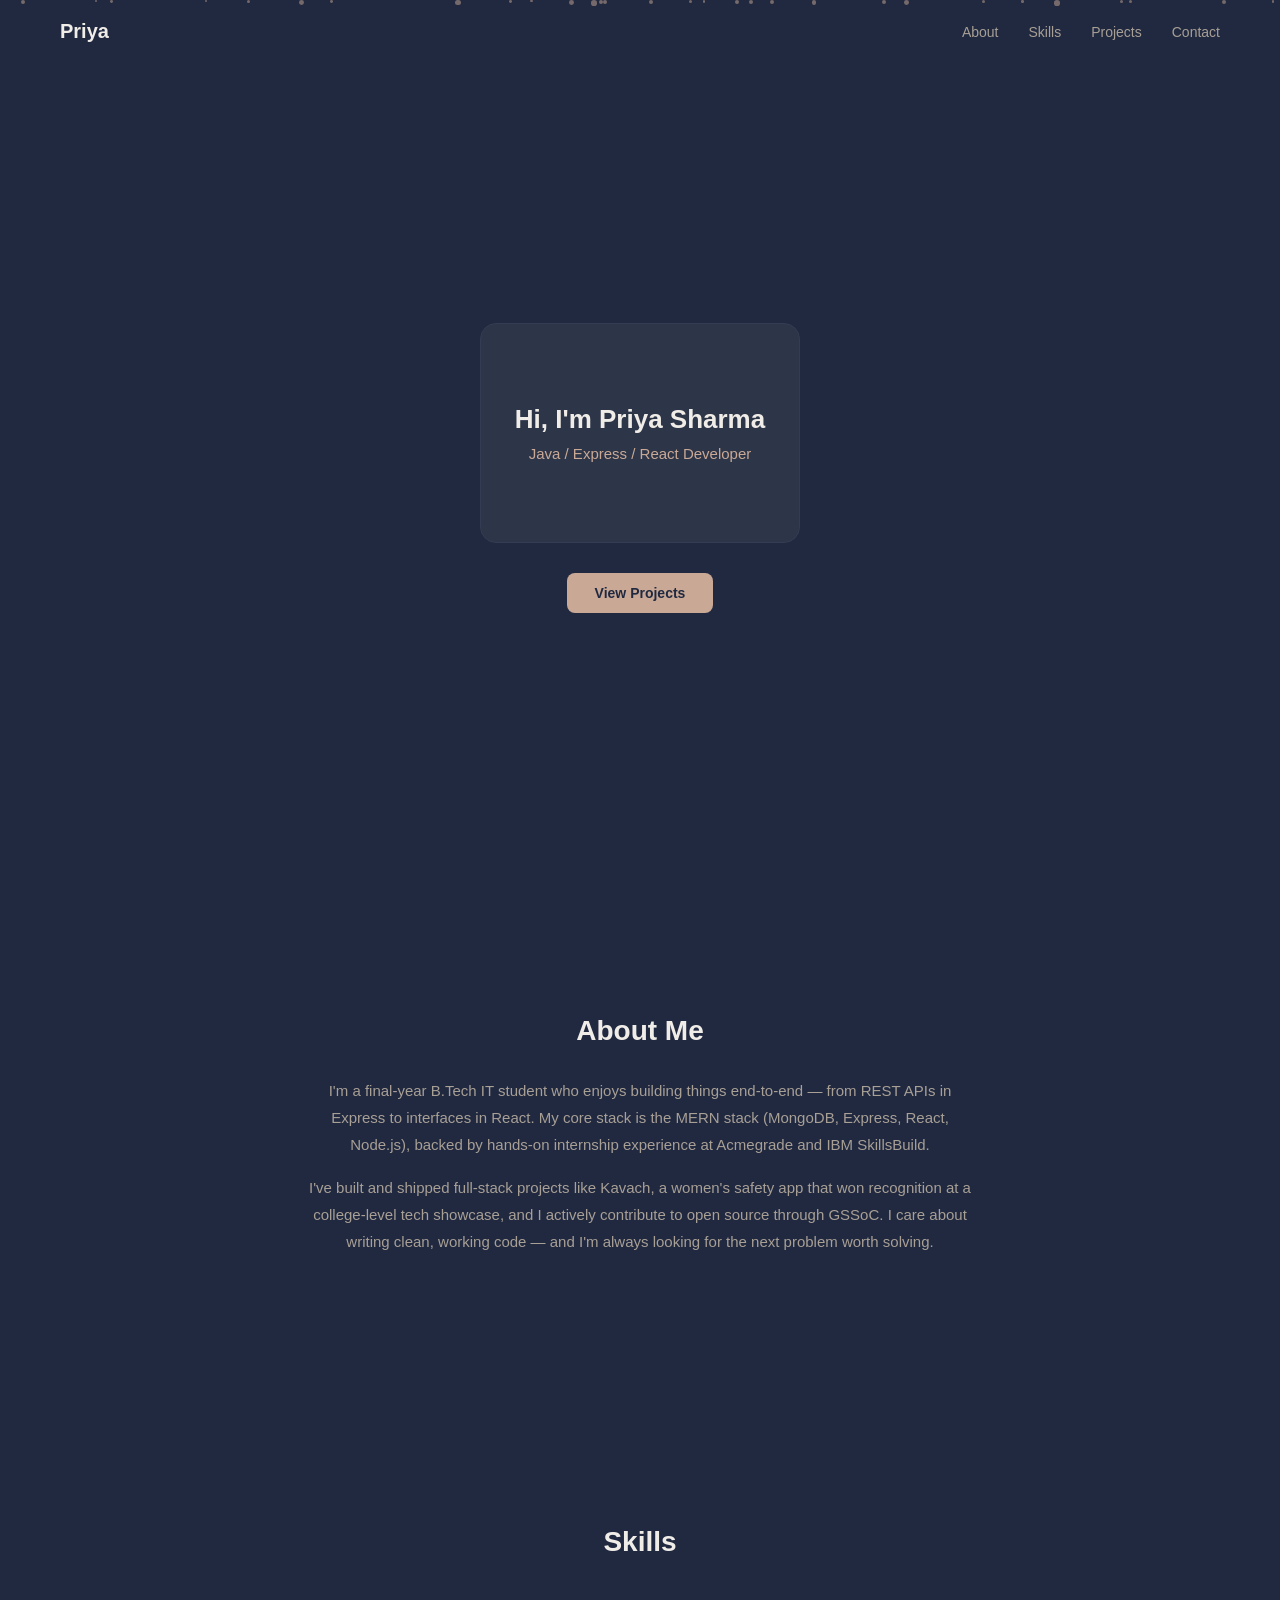
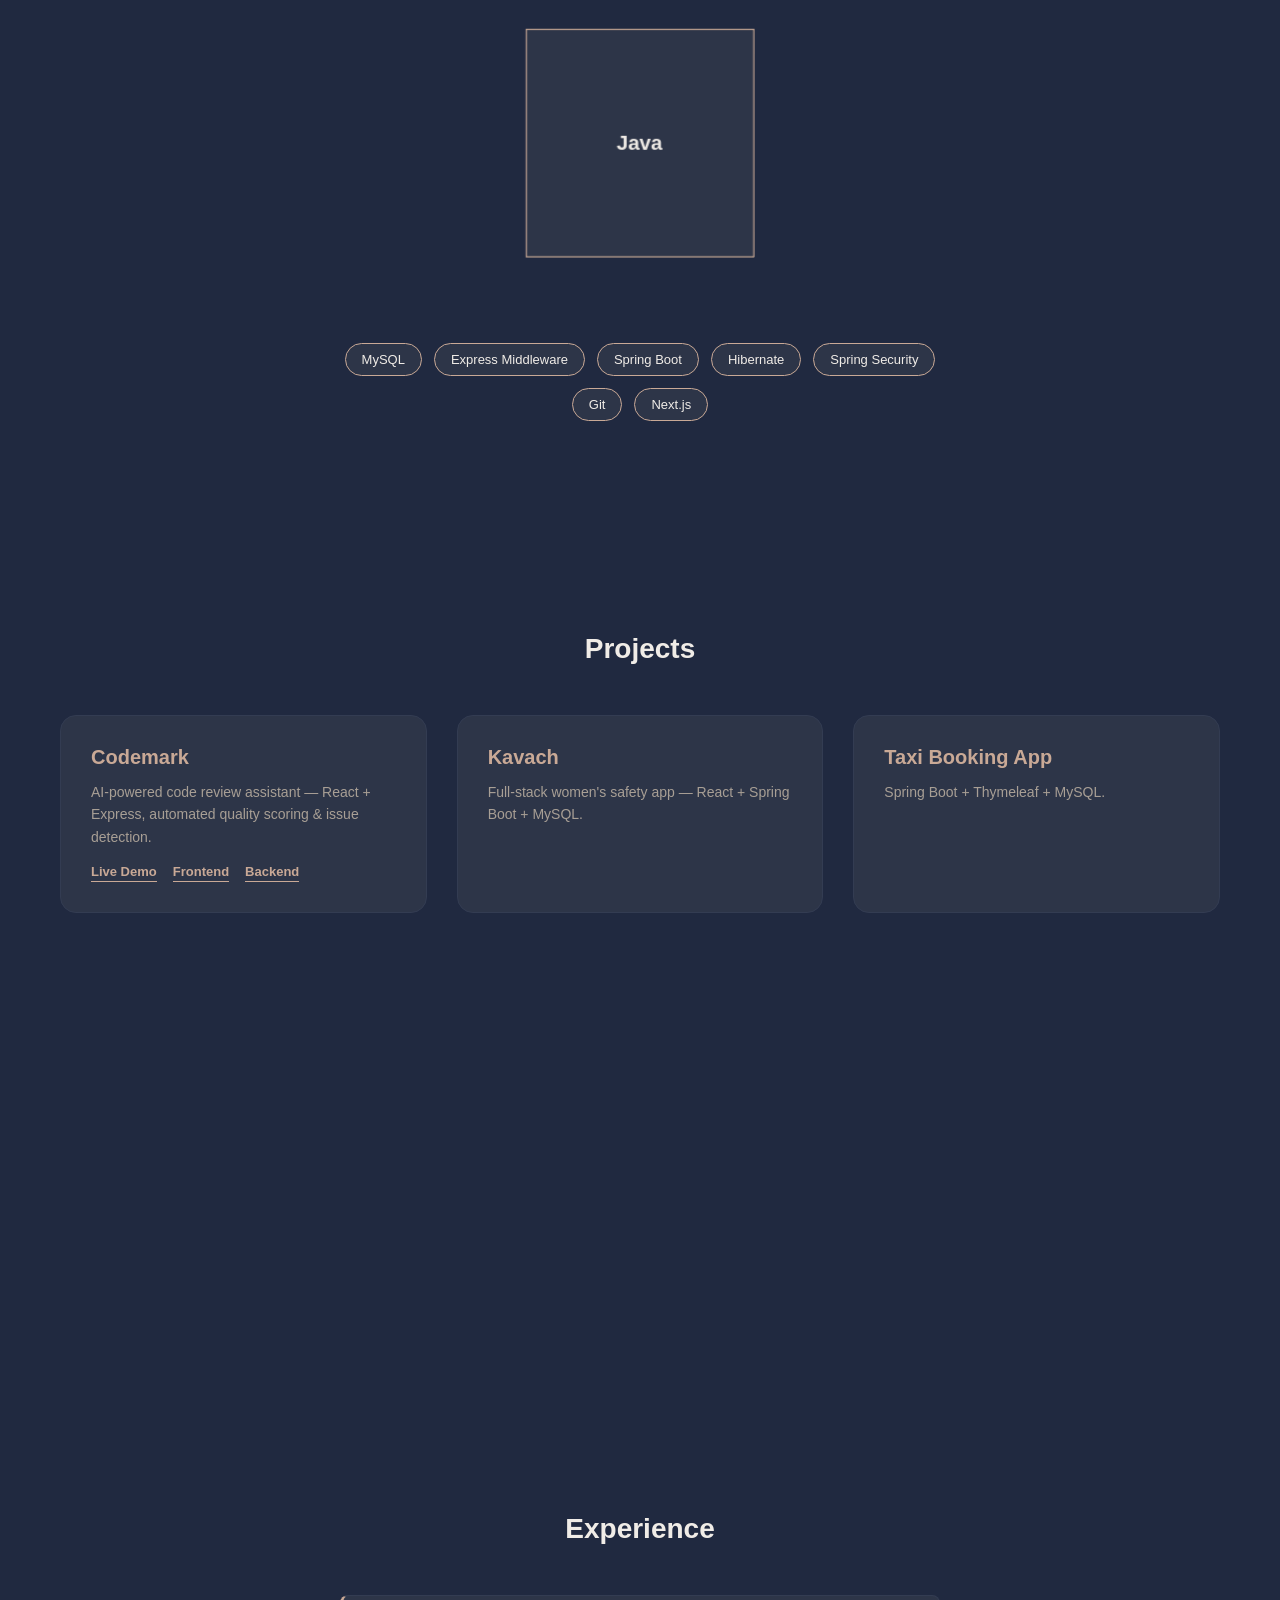
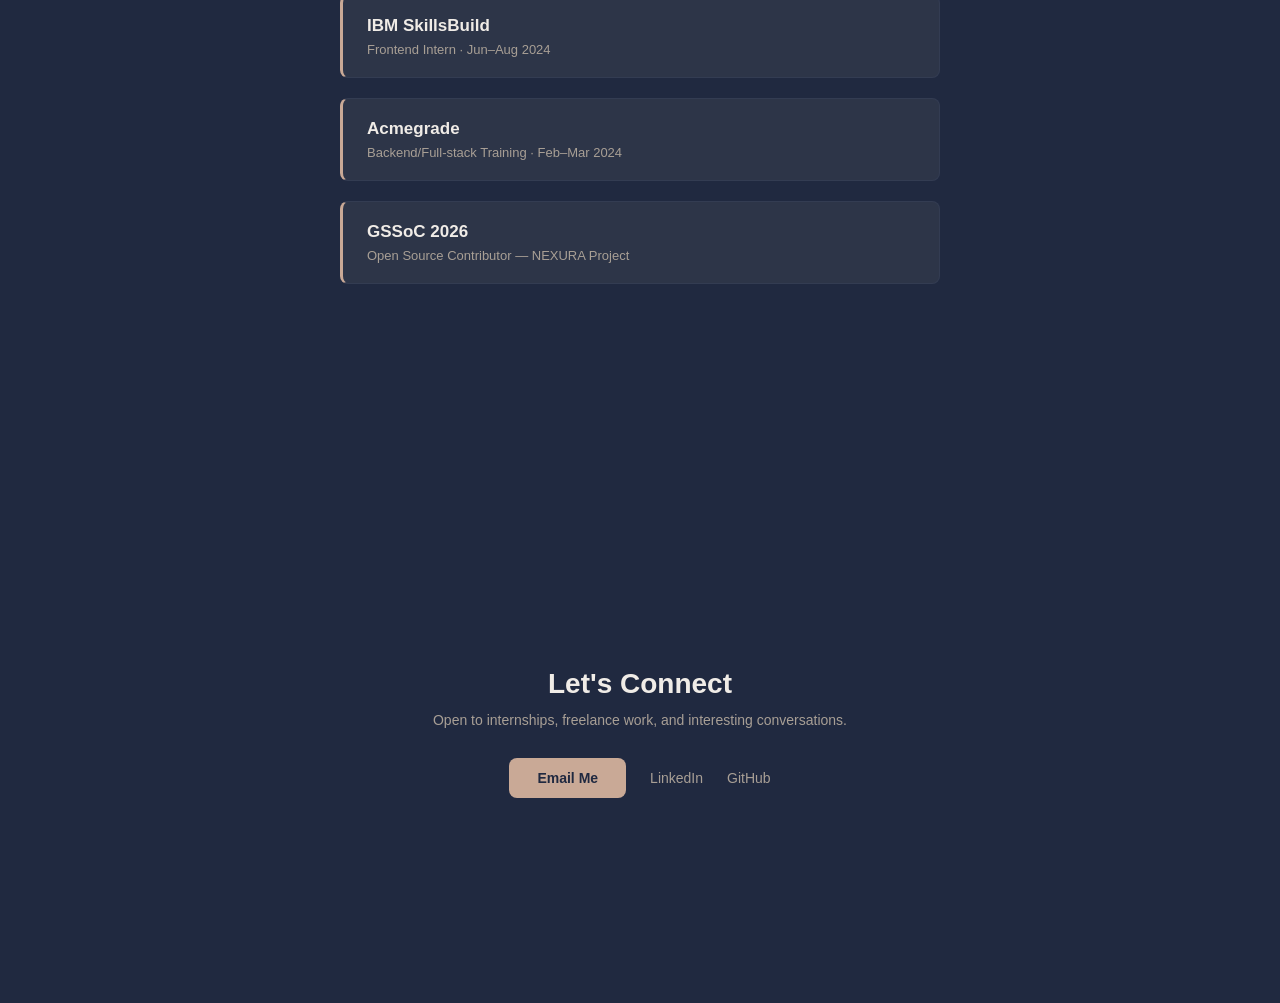
==== index.html @ 8117e279 "Initial commit: 3D animated portfolio with HTML, CSS & JS" ====
<!doctype html>
<html lang="en">
  <head>
    <meta charset="UTF-8" />
    <meta name="viewport" content="width=device-width, initial-scale=1.0" />
    <title>Portfolio</title>
    <link rel="stylesheet" href="style.css" />
  </head>
  <body>
    <header class="navbar">
      <div class="logo">Priya</div>
      <nav>
        <ul class="nav-links">
          <li><a href="#about">About</a></li>
          <li><a href="#skills">Skills</a></li>
          <li><a href="#projects">Projects</a></li>
          <li><a href="#contact">Contact</a></li>
        </ul>
      </nav>
    </header>
    <section id="hero" class="hero">
      <div class="hero-card">
        <div class="card-inner">
          <div class="card-front">
            <h1>Hi, I'm Priya Sharma</h1>
            <p>Java / Express / React Developer</p>
          </div>
          <div class="card-back">
            <p>From pixels to APIs - I build it all</p>
          </div>
        </div>
      </div>
      <a href="#projects" class="btn-3d">View Projects</a>
    </section>

    <section id="about" class="about">
      <h2>About Me</h2>
      <p>
        I'm a final-year B.Tech IT student who enjoys building things end-to-end
        — from REST APIs in Express to interfaces in React. My core stack is the
        MERN stack (MongoDB, Express, React, Node.js), backed by hands-on
        internship experience at Acmegrade and IBM SkillsBuild.
      </p>
      <p>
        I've built and shipped full-stack projects like Kavach, a women's safety
        app that won recognition at a college-level tech showcase, and I
        actively contribute to open source through GSSoC. I care about writing
        clean, working code — and I'm always looking for the next problem worth
        solving.
      </p>
    </section>

    <section id="skills" class="skills">
      <h2>Skills</h2>
      <div class="scene">
        <div class="cube">
          <div class="face front">Java</div>
          <div class="face back">Express</div>
          <div class="face right">React</div>
          <div class="face left">MongoDB</div>
          <div class="face top">REST APIs</div>
          <div class="face bottom">Node.js</div>
        </div>
      </div>

      <div class="skills-extra">
        <span class="skill-tag">MySQL</span>
        <span class="skill-tag">Express Middleware</span>
        <span class="skill-tag">Spring Boot</span>
        <span class="skill-tag">Hibernate</span>
        <span class="skill-tag">Spring Security</span>
        <span class="skill-tag">Git</span>
        <span class="skill-tag">Next.js</span>
      </div>
    </section>

    <section id="projects" class="projects">
      <h2>Projects</h2>
      <div class="project-grid">
        <div class="project-card">
          <h3>Codemark</h3>
          <p>
            AI-powered code review assistant — React + Express, automated
            quality scoring & issue detection.
          </p>
          <div class="project-links">
            <a
              href="https://codemark-frontend-mu.vercel.app"
              target="_blank"
              class="project-link"
              >Live Demo</a
            >
            <a
              href="https://github.com/priya-12340/codemark-frontend"
              target="_blank"
              class="project-link"
              >Frontend</a
            >
            <a
              href="https://github.com/priya-12340/codemark-backend"
              target="_blank"
              class="project-link"
              >Backend</a
            >
          </div>
        </div>
        <div class="project-card">
          <h3>Kavach</h3>
          <p>Full-stack women's safety app — React + Spring Boot + MySQL.</p>
        </div>
        <div class="project-card">
          <h3>Taxi Booking App</h3>
          <p>Spring Boot + Thymeleaf + MySQL.</p>
        </div>
      </div>
    </section>

    <section id="experience" class="experience">
      <h2>Experience</h2>
      <div class="timeline">
        <div class="timeline-item">
          <h3>IBM SkillsBuild</h3>
          <p>Frontend Intern · Jun–Aug 2024</p>
        </div>
        <div class="timeline-item">
          <h3>Acmegrade</h3>
          <p>Backend/Full-stack Training · Feb–Mar 2024</p>
        </div>
        <div class="timeline-item">
          <h3>GSSoC 2026</h3>
          <p>Open Source Contributor — NEXURA Project</p>
        </div>
      </div>
    </section>

    <section id="contact" class="contact">
      <h2>Let's Connect</h2>
      <p>Open to internships, freelance work, and interesting conversations.</p>
      <div class="contact-links">
        <a href="mailto:priyasharma40819@gmail.com" class="btn-3d">Email Me</a>
        <a
          href="https://www.linkedin.com/in/priya-sharma-4a7088303/"
          target="_blank"
          class="contact-link"
          >LinkedIn</a
        >
        <a
          href="https://github.com/priya-12340"
          target="_blank"
          class="contact-link"
          >GitHub</a
        >
      </div>
    </section>

    <script src="script.js"></script>
  </body>
</html>
---- style.css ----
*{
    margin: 0;
    padding: 0;
    box-sizing: border-box;
}

:root {
  --bg-dark: #202940;
  --bg-card: #2d3548;
  --accent: #c9a996;
  --accent-soft: #9c8677;
  --text-light: #f0ece7;
  --text-muted: #a89f95;
}

body {
  font-family: 'Segoe UI', sans-serif;
  background: var(--bg-dark);
  color: var(--text-light);
}

.particle {
  position: fixed;
  top: 0;
  background: var(--accent);
  border-radius: 50%;
  opacity: 0.5;
  pointer-events: none;
  z-index: 0;
  animation: floatUp linear infinite;
}

@keyframes floatUp {
  0% {
    transform: translateY(100vh);
    opacity: 0;
  }
  10% {
    opacity: 0.5;
  }
  90% {
    opacity: 0.5;
  }
  100% {
    transform: translateY(-10vh);
    opacity: 0;
  }
}

.navbar{
    display: flex;
    justify-content: space-between;
    align-items: center;
    padding: 20px 60px;
  position: relative;
  z-index: 2;
}

.logo {
  font-size: 20px;
  font-weight: 600;
}

.nav-links {
  list-style: none;
  display: flex;
  gap: 30px;
}

.nav-links a {
  color: var(--text-muted);
  text-decoration: none;
  font-size: 14px;
  transition: color 0.3s ease;
}

.nav-links a:hover {
  color: var(--accent);
}

.hero {
  min-height: 90vh;
  display: flex;
  flex-direction: column;
  align-items: center;
  justify-content: center;
  text-align: center;
  padding: 0 20px;
}

.hero-card {
  perspective: 1000px;
  width: 320px;
  height: 220px;
  margin-bottom: 30px;
  transition: opacity 0.1s ease;
}

.card-inner {
  position: relative;
  width: 100%;
  height: 100%;
  text-align: center;
  transition: transform 0.8s;
  transform-style: preserve-3d;
}

.hero-card:hover .card-inner {
  transform: rotateY(180deg);
}

.card-front,
.card-back {
  position: absolute;
  width: 100%;
  height: 100%;
  backface-visibility: hidden;
  display: flex;
  flex-direction: column;
  align-items: center;
  justify-content: center;
  border-radius: 16px;
  padding: 20px;
  background: var(--bg-card);
  border: 1px solid #333c52;
}

.card-front h1 {
  font-size: 26px;
  font-weight: 600;
  margin-bottom: 10px;
}

.card-front p {
  color: var(--accent);
  font-size: 15px;
}

.card-back {
  background: var(--accent);
  color: var(--bg-dark);
  transform: rotateY(180deg);
}

.card-back p {
  font-size: 16px;
  font-weight: 600;
}

.btn-3d {
  display: inline-block;
  position: relative;
  overflow: hidden;
  background: var(--accent);
  color: var(--bg-dark);
  text-decoration: none;
  font-weight: 600;
  font-size: 14px;
  padding: 12px 28px;
  border-radius: 8px;
  transition: transform 0.3s ease, box-shadow 0.3s ease;
}

.btn-3d::before {
  content: "";
  position: absolute;
  top: 0;
  left: -100%;
  width: 60%;
  height: 100%;
  background: rgba(255, 255, 255, 0.4);
  transform: skewX(-20deg);
  transition: left 0.5s ease;
}

.btn-3d:hover::before {
  left: 130%;
}

.btn-3d:hover {
  transform: translateY(-5px) rotateX(10deg) scale(1.05);
  box-shadow: 0 12px 20px rgba(0, 0, 0, 0.3);
}

.skills {
  min-height: 80vh;
  display: flex;
  flex-direction: column;
  align-items: center;
  justify-content: center;
  text-align: center;
}

.skills h2 {
  font-size: 28px;
  margin-bottom: 85px;
}

.scene {
  width: 200px;
  height: 200px;
  perspective: 800px;
}

.cube {
  width: 100%;
  height: 100%;
  position: relative;
  transform-style: preserve-3d;
  animation: rotateCube 10s infinite linear;
}

.face {
  position: absolute;
  width: 200px;
  height: 200px;
  display: flex;
  align-items: center;
  justify-content: center;
  font-size: 18px;
  font-weight: 600;
  background: var(--bg-card);
  border: 1px solid var(--accent);
  color: var(--text-light);
}

.front  { transform: translateZ(100px); }
.back   { transform: rotateY(180deg) translateZ(100px); }
.right  { transform: rotateY(90deg) translateZ(100px); }
.left   { transform: rotateY(-90deg) translateZ(100px); }
.top    { transform: rotateX(90deg) translateZ(100px); }
.bottom { transform: rotateX(-90deg) translateZ(100px); }

@keyframes rotateCube {
  from {
    transform: rotateX(0deg) rotateY(0deg);
  }
  to {
    transform: rotateX(360deg) rotateY(360deg);
  }
}

.skills-extra {
  margin-top: 100px;
  display: flex;
  flex-wrap: wrap;
  justify-content: center;
  gap: 12px;
  max-width: 600px;
}

.skill-tag {
  background: var(--bg-card);
  border: 1px solid var(--accent);
  color: var(--text-light);
  font-size: 13px;
  padding: 8px 16px;
  border-radius: 20px;
}

.projects {
  min-height: 100vh;
  padding: 100px 60px;
  text-align: center;
}

.projects h2 {
  font-size: 28px;
  margin-bottom: 50px;
}

.project-grid {
  display: grid;
  grid-template-columns: repeat(auto-fit, minmax(260px, 1fr));
  gap: 30px;
}

.project-card {
  background: var(--bg-card);
  border: 1px solid #333c52;
  border-radius: 16px;
  padding: 30px;
  text-align: left;
  transition: transform 0.1s ease;
}

.project-card h3 {
  font-size: 20px;
  margin-bottom: 12px;
  color: var(--accent);
}

.project-card p {
  font-size: 14px;
  color: var(--text-muted);
  line-height: 1.6;
}

.about {
  min-height: 60vh;
  display: flex;
  flex-direction: column;
  align-items: center;
  justify-content: center;
  text-align: center;
  padding: 80px 60px;
  max-width: 800px;
  margin: 0 auto;
}

.about h2 {
  font-size: 28px;
  margin-bottom: 30px;
}

.about p {
  font-size: 15px;
  color: var(--text-muted);
  line-height: 1.8;
  margin-bottom: 16px;
}

.experience {
  min-height: 70vh;
  padding: 80px 60px;
  text-align: center;
}

.experience h2 {
  font-size: 28px;
  margin-bottom: 50px;
}

.timeline {
  max-width: 600px;
  margin: 0 auto;
  display: flex;
  flex-direction: column;
  gap: 20px;
}

.timeline-item {
  background: var(--bg-card);
  border: 1px solid #333c52;
  border-left: 3px solid var(--accent);
  border-radius: 8px;
  padding: 20px 24px;
  text-align: left;
  transition: transform 0.3s ease;
}

.timeline-item:hover {
  transform: translateX(10px);
}

.timeline-item h3 {
  font-size: 17px;
  margin-bottom: 6px;
}

.timeline-item p {
  font-size: 13px;
  color: var(--text-muted);
}

.contact {
  min-height: 60vh;
  display: flex;
  flex-direction: column;
  align-items: center;
  justify-content: center;
  text-align: center;
  padding: 80px 20px;
}

.contact h2 {
  font-size: 28px;
  margin-bottom: 12px;
}

.contact p {
  color: var(--text-muted);
  font-size: 14px;
  margin-bottom: 30px;
}

.contact-links {
  display: flex;
  align-items: center;
  gap: 24px;
}

.contact-link {
  color: var(--text-muted);
  text-decoration: none;
  font-size: 14px;
  transition: color 0.3s ease;
}

.contact-link:hover {
  color: var(--accent);
}

.reveal {
  opacity: 0;
  transform: translateY(40px);
  transition: opacity 0.8s ease, transform 0.8s ease;
}

.reveal-active {
  opacity: 1;
  transform: translateY(0);
}

.project-links {
  display: flex;
  gap: 16px;
  margin-top: 16px;
}

.project-link {
  color: var(--accent);
  text-decoration: none;
  font-size: 13px;
  font-weight: 600;
  border-bottom: 1px solid var(--accent);
  padding-bottom: 2px;
  transition: opacity 0.3s ease;
}

.project-link:hover {
  opacity: 0.7;
}
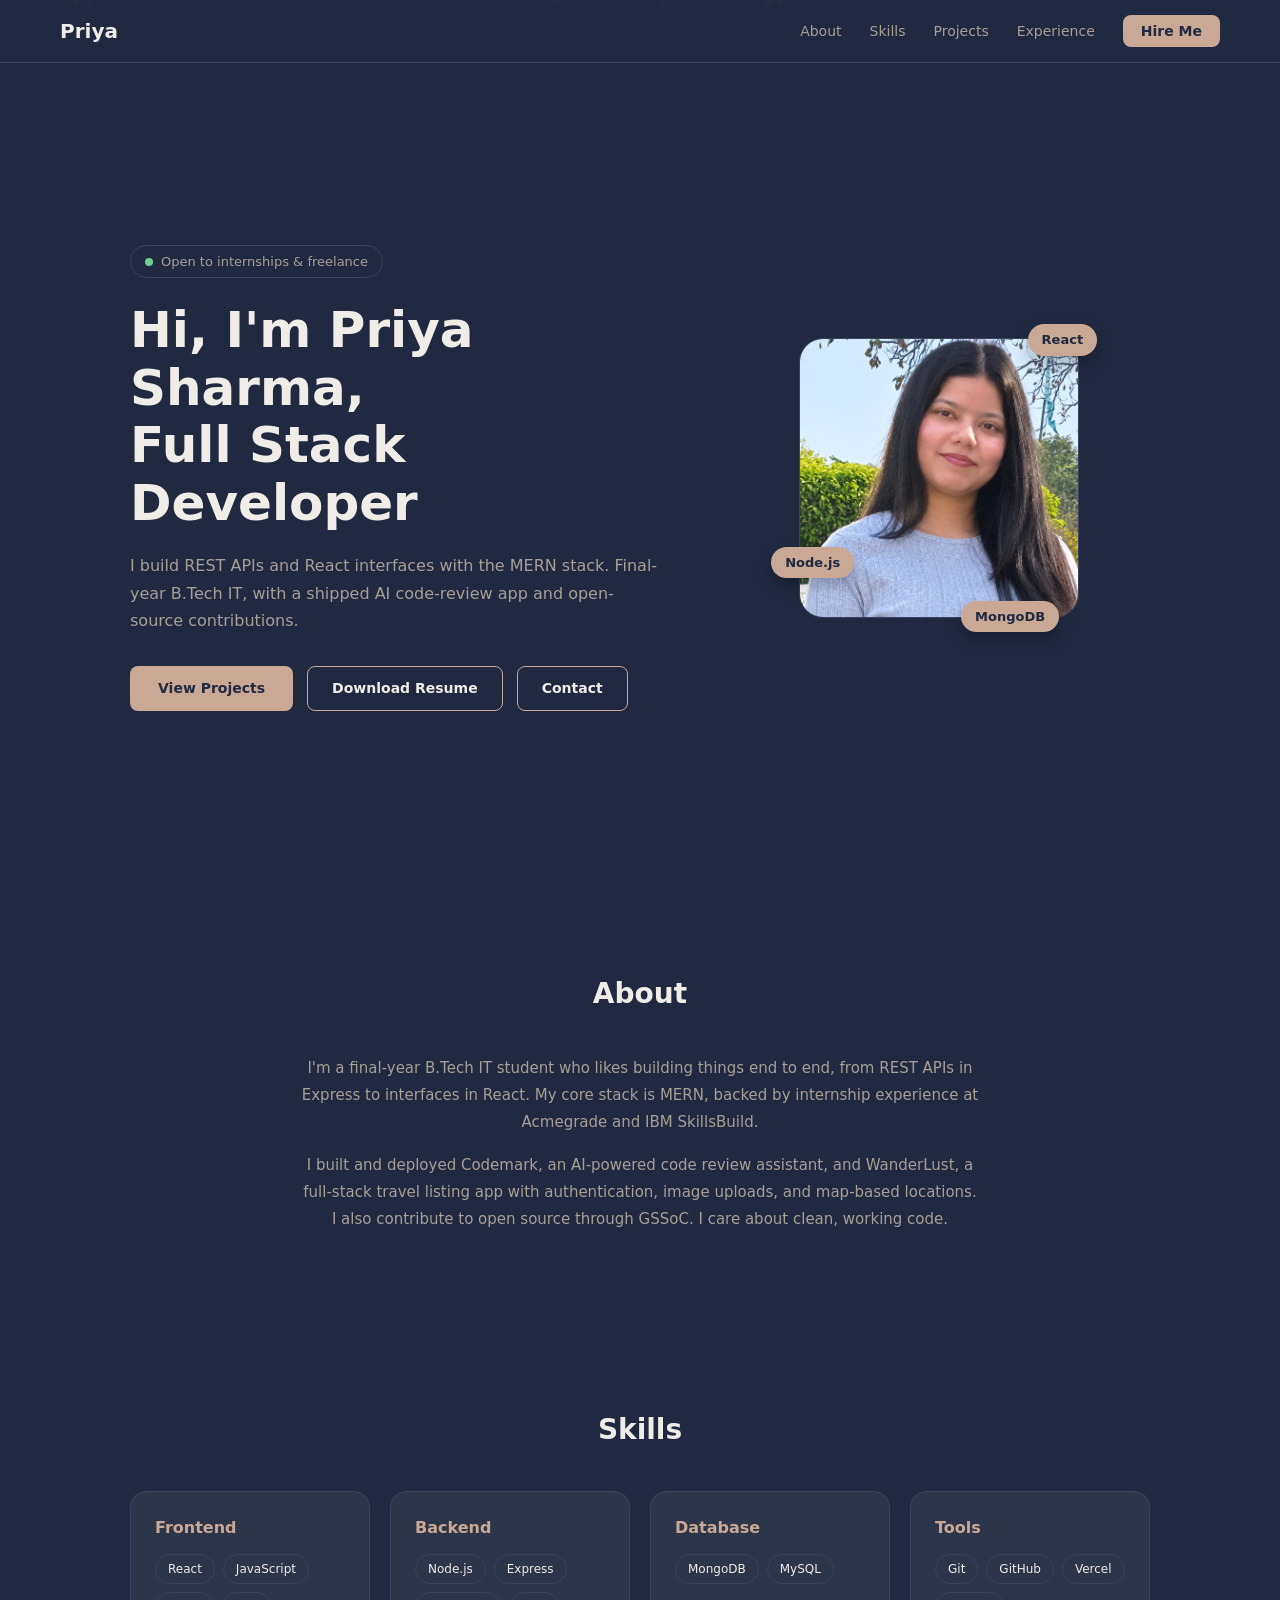
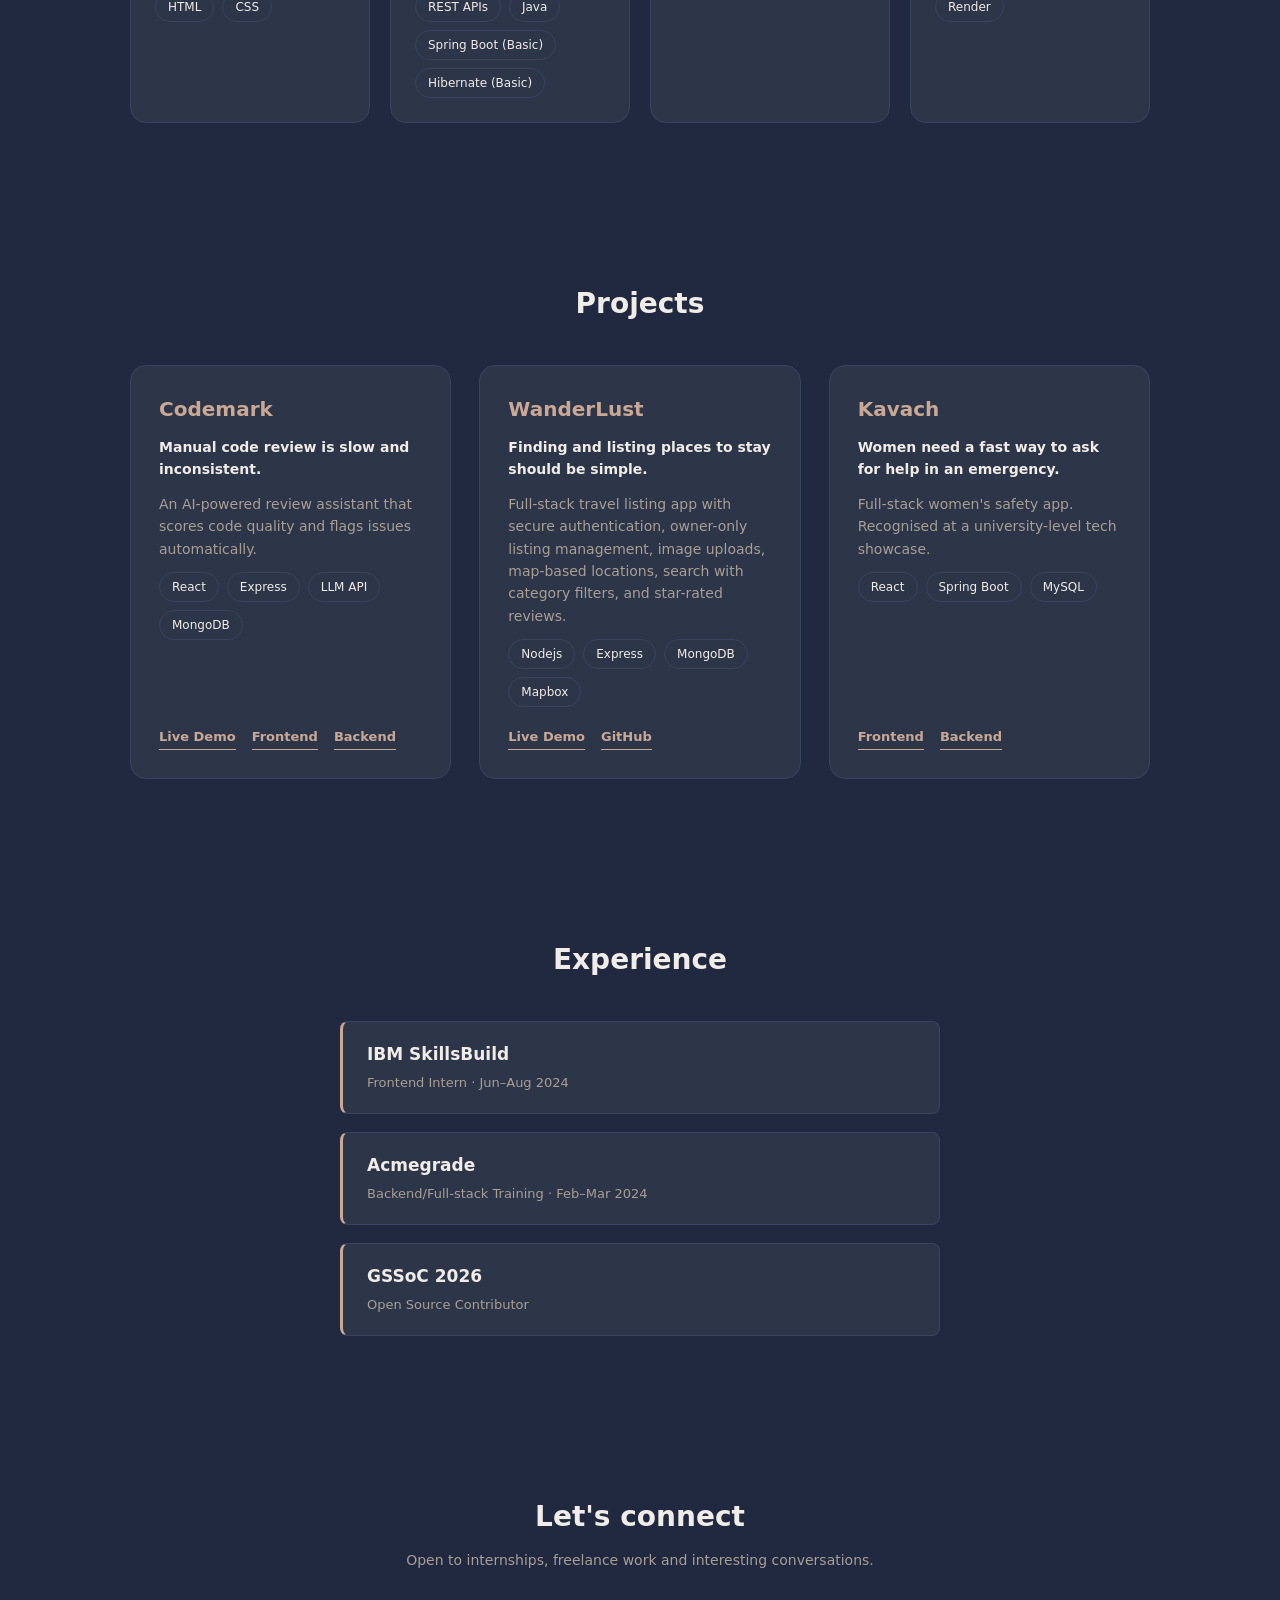
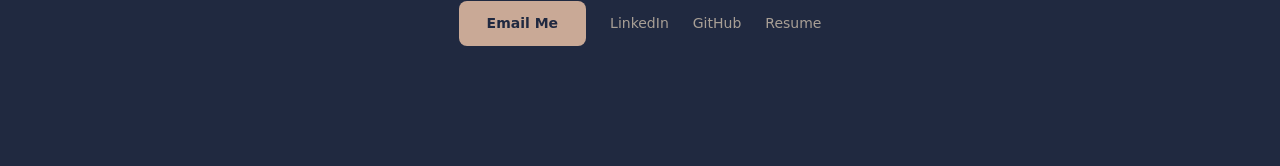
==== commit dde6481f: "Add profile photo, resume and README; update hero and contact content" ====
--- a/index.html
+++ b/index.html
@@ -3,156 +3,152 @@
   <head>
     <meta charset="UTF-8" />
     <meta name="viewport" content="width=device-width, initial-scale=1.0" />
-    <title>Portfolio</title>
+    <meta name="description" content="Priya Sharma - Full Stack Developer (MERN). Open to internships and freelance work." />
+    <title>Priya Sharma | Full Stack Developer</title>
     <link rel="stylesheet" href="style.css" />
   </head>
   <body>
     <header class="navbar">
-      <div class="logo">Priya</div>
+      <a href="#hero" class="logo">Priya</a>
       <nav>
         <ul class="nav-links">
           <li><a href="#about">About</a></li>
           <li><a href="#skills">Skills</a></li>
           <li><a href="#projects">Projects</a></li>
-          <li><a href="#contact">Contact</a></li>
+          <li><a href="#experience">Experience</a></li>
+          <li><a href="#contact" class="nav-cta">Hire Me</a></li>
         </ul>
       </nav>
     </header>
-    <section id="hero" class="hero">
-      <div class="hero-card">
-        <div class="card-inner">
-          <div class="card-front">
-            <h1>Hi, I'm Priya Sharma</h1>
-            <p>Java / Express / React Developer</p>
-          </div>
-          <div class="card-back">
-            <p>From pixels to APIs - I build it all</p>
+
+    <main>
+      <section id="hero" class="hero">
+        <div class="hero-text">
+          <p class="status"><span class="dot"></span>Open to internships &amp; freelance</p>
+          <h1>Hi, I'm Priya Sharma,<br />Full Stack Developer</h1>
+          <p class="pitch">
+            I build REST APIs and React interfaces with the MERN stack. Final-year B.Tech IT,
+            with a shipped AI code-review app and open-source contributions.
+          </p>
+          <div class="hero-actions">
+            <a href="#projects" class="btn-3d">View Projects</a>
+            <a href="resume.pdf" class="btn-ghost" download>Download Resume</a>
+            <a href="#contact" class="btn-ghost">Contact</a>
           </div>
         </div>
-      </div>
-      <a href="#projects" class="btn-3d">View Projects</a>
-    </section>
+        <div class="hero-visual">
+          <div class="avatar"><img src="photo.jpeg" alt="Priya Sharma" /></div>
+          <div class="chip chip-1">React</div>
+          <div class="chip chip-2">Node.js</div>
+          <div class="chip chip-3">MongoDB</div>
+        </div>
+      </section>
 
-    <section id="about" class="about">
-      <h2>About Me</h2>
-      <p>
-        I'm a final-year B.Tech IT student who enjoys building things end-to-end
-        — from REST APIs in Express to interfaces in React. My core stack is the
-        MERN stack (MongoDB, Express, React, Node.js), backed by hands-on
-        internship experience at Acmegrade and IBM SkillsBuild.
-      </p>
-      <p>
-        I've built and shipped full-stack projects like Kavach, a women's safety
-        app that won recognition at a college-level tech showcase, and I
-        actively contribute to open source through GSSoC. I care about writing
-        clean, working code — and I'm always looking for the next problem worth
-        solving.
-      </p>
-    </section>
+        <section id="about" class="about">
+          <h2>About</h2>
+          <p>
+            I'm a final-year B.Tech IT student who likes building things end to end, from REST APIs in
+            Express to interfaces in React. My core stack is MERN, backed by internship experience at
+            Acmegrade and IBM SkillsBuild.
+          </p>
+          <p>
+            I built and deployed Codemark, an AI-powered code review assistant, and WanderLust, a
+            full-stack travel listing app with authentication, image uploads, and map-based locations.
+            I also contribute to open source through GSSoC. I care about clean, working code.
+          </p>
+        </section>
 
-    <section id="skills" class="skills">
-      <h2>Skills</h2>
-      <div class="scene">
-        <div class="cube">
-          <div class="face front">Java</div>
-          <div class="face back">Express</div>
-          <div class="face right">React</div>
-          <div class="face left">MongoDB</div>
-          <div class="face top">REST APIs</div>
-          <div class="face bottom">Node.js</div>
-        </div>
-      </div>
-
-      <div class="skills-extra">
-        <span class="skill-tag">MySQL</span>
-        <span class="skill-tag">Express Middleware</span>
-        <span class="skill-tag">Spring Boot</span>
-        <span class="skill-tag">Hibernate</span>
-        <span class="skill-tag">Spring Security</span>
-        <span class="skill-tag">Git</span>
-        <span class="skill-tag">Next.js</span>
-      </div>
-    </section>
-
-    <section id="projects" class="projects">
-      <h2>Projects</h2>
-      <div class="project-grid">
-        <div class="project-card">
-          <h3>Codemark</h3>
-          <p>
-            AI-powered code review assistant — React + Express, automated
-            quality scoring & issue detection.
-          </p>
-          <div class="project-links">
-            <a
-              href="https://codemark-frontend-mu.vercel.app"
-              target="_blank"
-              class="project-link"
-              >Live Demo</a
-            >
-            <a
-              href="https://github.com/priya-12340/codemark-frontend"
-              target="_blank"
-              class="project-link"
-              >Frontend</a
-            >
-            <a
-              href="https://github.com/priya-12340/codemark-backend"
-              target="_blank"
-              class="project-link"
-              >Backend</a
-            >
+      <section id="skills" class="skills">
+        <h2>Skills</h2>
+        <div class="skill-groups">
+          <div class="skill-group">
+            <h3>Frontend</h3>
+            <div class="tags"><span>React</span><span>JavaScript</span><span>HTML</span><span>CSS</span></div>
+          </div>
+          <div class="skill-group">
+            <h3>Backend</h3>
+            <div class="tags"><span>Node.js</span><span>Express</span><span>REST APIs</span><span>Java</span><span>Spring Boot (Basic)</span><span>Hibernate (Basic)</span></div>
+          </div>
+          <div class="skill-group">
+            <h3>Database</h3>
+            <div class="tags"><span>MongoDB</span><span>MySQL</span></div>
+          </div>
+          <div class="skill-group">
+            <h3>Tools</h3>
+            <div class="tags"><span>Git</span><span>GitHub</span><span>Vercel</span><span>Render</span></div>
           </div>
         </div>
-        <div class="project-card">
-          <h3>Kavach</h3>
-          <p>Full-stack women's safety app — React + Spring Boot + MySQL.</p>
+      </section>
+
+      <section id="projects" class="projects">
+        <h2>Projects</h2>
+        <div class="project-grid">
+          <article class="project-card">
+            <h3>Codemark</h3>
+            <p class="problem">Manual code review is slow and inconsistent.</p>
+            <p>An AI-powered review assistant that scores code quality and flags issues automatically.</p>
+            <div class="tags"><span>React</span><span>Express</span><span>LLM API</span><span>MongoDB</span></div>
+            <div class="project-links">
+              <a href="https://codemark-frontend-mu.vercel.app" target="_blank" rel="noopener" class="project-link">Live Demo</a>
+              <a href="https://github.com/priya-12340/codemark-frontend" target="_blank" rel="noopener" class="project-link">Frontend</a>
+              <a href="https://github.com/priya-12340/codemark-backend" target="_blank" rel="noopener" class="project-link">Backend</a>
+            </div>
+          </article>
+
+          <article class="project-card">
+            <h3>WanderLust</h3>
+            <p class="problem">Finding and listing places to stay should be simple.</p>
+            <p>Full-stack travel listing app with secure authentication, owner-only listing management, image uploads, map-based locations, search with category filters, and star-rated reviews.</p>
+            <div class="tags"><span>Nodejs</span><span>Express</span><span>MongoDB</span><span>Mapbox</span></div>
+            <div class="project-links">
+              <a href="https://wanderlust-hx8z.onrender.com" target="_blank" rel="noopener" class="project-link">Live Demo</a>
+              <a href="https://github.com/priya-12340/WanderLust" target="_blank" rel="noopener" class="project-link">GitHub</a>
+            </div>
+          </article>
+
+          <article class="project-card">
+            <h3>Kavach</h3>
+            <p class="problem">Women need a fast way to ask for help in an emergency.</p>
+            <p>Full-stack women's safety app. Recognised at a university-level tech showcase.</p>
+            <div class="tags"><span>React</span><span>Spring Boot</span><span>MySQL</span></div>
+            <div class="project-links">
+             <a href="https://github.com/priya-12340/Kavach" target="_blank" rel="noopener" class="project-link">Frontend</a>
+              <a href="https://github.com/priya-12340/kavach-backend" target="_blank" rel="noopener" class="project-link">Backend</a>
+            </div>
+          </article>
         </div>
-        <div class="project-card">
-          <h3>Taxi Booking App</h3>
-          <p>Spring Boot + Thymeleaf + MySQL.</p>
+      </section>
+
+      <section id="experience" class="experience">
+        <h2>Experience</h2>
+        <div class="timeline">
+          <div class="timeline-item">
+            <h3>IBM SkillsBuild</h3>
+            <p>Frontend Intern · Jun–Aug 2024</p>
+          </div>
+          <div class="timeline-item">
+            <h3>Acmegrade</h3>
+            <p>Backend/Full-stack Training · Feb–Mar 2024</p>
+          </div>
+          <div class="timeline-item">
+            <h3>GSSoC 2026</h3>
+            <p>Open Source Contributor</p>
+          </div>
         </div>
-      </div>
-    </section>
+      </section>
 
-    <section id="experience" class="experience">
-      <h2>Experience</h2>
-      <div class="timeline">
-        <div class="timeline-item">
-          <h3>IBM SkillsBuild</h3>
-          <p>Frontend Intern · Jun–Aug 2024</p>
+      <section id="contact" class="contact">
+        <h2>Let's connect</h2>
+        <p>Open to internships, freelance work and interesting conversations.</p>
+        <div class="contact-links">
+          <a href="mailto:priyasharma40819@gmail.com" class="btn-3d">Email Me</a>
+          <a href="https://www.linkedin.com/in/priya-sharma-4a7088303/" target="_blank" rel="noopener" class="contact-link">LinkedIn</a>
+          <a href="https://github.com/priya-12340" target="_blank" rel="noopener" class="contact-link">GitHub</a>
+          <a href="resume.pdf" class="contact-link" download>Resume</a>
         </div>
-        <div class="timeline-item">
-          <h3>Acmegrade</h3>
-          <p>Backend/Full-stack Training · Feb–Mar 2024</p>
-        </div>
-        <div class="timeline-item">
-          <h3>GSSoC 2026</h3>
-          <p>Open Source Contributor — NEXURA Project</p>
-        </div>
-      </div>
-    </section>
-
-    <section id="contact" class="contact">
-      <h2>Let's Connect</h2>
-      <p>Open to internships, freelance work, and interesting conversations.</p>
-      <div class="contact-links">
-        <a href="mailto:priyasharma40819@gmail.com" class="btn-3d">Email Me</a>
-        <a
-          href="https://www.linkedin.com/in/priya-sharma-4a7088303/"
-          target="_blank"
-          class="contact-link"
-          >LinkedIn</a
-        >
-        <a
-          href="https://github.com/priya-12340"
-          target="_blank"
-          class="contact-link"
-          >GitHub</a
-        >
-      </div>
-    </section>
+      </section>
+    </main>
 
     <script src="script.js"></script>
   </body>
-</html>
+</html>
--- a/style.css
+++ b/style.css
@@ -1,70 +1,80 @@
-*{
-    margin: 0;
-    padding: 0;
-    box-sizing: border-box;
+* {
+  margin: 0;
+  padding: 0;
+  box-sizing: border-box;
 }
 
 :root {
   --bg-dark: #202940;
   --bg-card: #2d3548;
+  --border: #3a4460;
   --accent: #c9a996;
-  --accent-soft: #9c8677;
   --text-light: #f0ece7;
   --text-muted: #a89f95;
 }
 
+html {
+  scroll-behavior: smooth;
+  scroll-padding-top: 80px;
+}
+
 body {
-  font-family: 'Segoe UI', sans-serif;
+  font-family: 'Segoe UI', system-ui, sans-serif;
   background: var(--bg-dark);
   color: var(--text-light);
-}
-
+  line-height: 1.5;
+}
+
+a:focus-visible,
+button:focus-visible {
+  outline: 2px solid var(--accent);
+  outline-offset: 3px;
+}
+
+/* particles */
 .particle {
   position: fixed;
   top: 0;
   background: var(--accent);
   border-radius: 50%;
-  opacity: 0.5;
+  opacity: 0.4;
   pointer-events: none;
   z-index: 0;
   animation: floatUp linear infinite;
 }
 
 @keyframes floatUp {
-  0% {
-    transform: translateY(100vh);
-    opacity: 0;
-  }
-  10% {
-    opacity: 0.5;
-  }
-  90% {
-    opacity: 0.5;
-  }
-  100% {
-    transform: translateY(-10vh);
-    opacity: 0;
-  }
-}
-
-.navbar{
-    display: flex;
-    justify-content: space-between;
-    align-items: center;
-    padding: 20px 60px;
-  position: relative;
-  z-index: 2;
+  0% { transform: translateY(100vh); opacity: 0; }
+  10%, 90% { opacity: 0.4; }
+  100% { transform: translateY(-10vh); opacity: 0; }
+}
+
+/* navbar */
+.navbar {
+  position: sticky;
+  top: 0;
+  z-index: 10;
+  display: flex;
+  justify-content: space-between;
+  align-items: center;
+  padding: 16px 60px;
+  background: rgba(32, 41, 64, 0.88);
+  backdrop-filter: blur(8px);
+  border-bottom: 1px solid var(--border);
 }
 
 .logo {
   font-size: 20px;
   font-weight: 600;
+  color: var(--text-light);
+  text-decoration: none;
 }
 
 .nav-links {
   list-style: none;
   display: flex;
-  gap: 30px;
+  align-items: center;
+  gap: 28px;
 }
 
 .nav-links a {
@@ -78,73 +88,85 @@
   color: var(--accent);
 }
 
-.hero {
-  min-height: 90vh;
-  display: flex;
-  flex-direction: column;
-  align-items: center;
-  justify-content: center;
-  text-align: center;
-  padding: 0 20px;
-}
-
-.hero-card {
-  perspective: 1000px;
-  width: 320px;
-  height: 220px;
-  margin-bottom: 30px;
-  transition: opacity 0.1s ease;
-}
-
-.card-inner {
-  position: relative;
-  width: 100%;
-  height: 100%;
-  text-align: center;
-  transition: transform 0.8s;
-  transform-style: preserve-3d;
-}
-
-.hero-card:hover .card-inner {
-  transform: rotateY(180deg);
-}
-
-.card-front,
-.card-back {
-  position: absolute;
-  width: 100%;
-  height: 100%;
-  backface-visibility: hidden;
-  display: flex;
-  flex-direction: column;
-  align-items: center;
-  justify-content: center;
-  border-radius: 16px;
-  padding: 20px;
-  background: var(--bg-card);
-  border: 1px solid #333c52;
-}
-
-.card-front h1 {
-  font-size: 26px;
-  font-weight: 600;
-  margin-bottom: 10px;
-}
-
-.card-front p {
-  color: var(--accent);
-  font-size: 15px;
-}
-
-.card-back {
+.nav-links .nav-cta {
   background: var(--accent);
   color: var(--bg-dark);
-  transform: rotateY(180deg);
-}
-
-.card-back p {
+  font-weight: 600;
+  padding: 8px 18px;
+  border-radius: 8px;
+}
+
+.nav-links .nav-cta:hover {
+  color: var(--bg-dark);
+  opacity: 0.85;
+}
+
+main {
+  position: relative;
+  z-index: 1;
+}
+
+section h2 {
+  font-size: 28px;
+  margin-bottom: 40px;
+}
+
+/* hero */
+.hero {
+  min-height: calc(100vh - 70px);
+  max-width: 1100px;
+  margin: 0 auto;
+  padding: 60px 40px;
+  display: grid;
+  grid-template-columns: 1.3fr 1fr;
+  align-items: center;
+  gap: 50px;
+  animation: heroIn 0.9s ease both;
+}
+
+@keyframes heroIn {
+  from { opacity: 0; transform: translateY(24px); }
+  to { opacity: 1; transform: translateY(0); }
+}
+
+.status {
+  display: inline-flex;
+  align-items: center;
+  gap: 8px;
+  font-size: 13px;
+  color: var(--text-muted);
+  border: 1px solid var(--border);
+  border-radius: 20px;
+  padding: 6px 14px;
+  margin-bottom: 24px;
+}
+
+.dot {
+  width: 8px;
+  height: 8px;
+  border-radius: 50%;
+  background: #6fcf97;
+}
+
+.hero h1 {
+  font-size: clamp(32px, 5vw, 50px);
+  line-height: 1.15;
+  font-weight: 600;
+  margin-bottom: 20px;
+}
+
+.pitch {
+  color: var(--text-muted);
   font-size: 16px;
-  font-weight: 600;
+  line-height: 1.7;
+  max-width: 52ch;
+  margin-bottom: 32px;
+}
+
+.hero-actions {
+  display: flex;
+  flex-wrap: wrap;
+  gap: 14px;
 }
 
 .btn-3d {
@@ -173,120 +195,163 @@
   transition: left 0.5s ease;
 }
 
-.btn-3d:hover::before {
-  left: 130%;
-}
+.btn-3d:hover::before { left: 130%; }
 
 .btn-3d:hover {
-  transform: translateY(-5px) rotateX(10deg) scale(1.05);
+  transform: translateY(-4px) scale(1.04);
   box-shadow: 0 12px 20px rgba(0, 0, 0, 0.3);
 }
 
-.skills {
-  min-height: 80vh;
-  display: flex;
-  flex-direction: column;
-  align-items: center;
-  justify-content: center;
-  text-align: center;
-}
-
-.skills h2 {
-  font-size: 28px;
-  margin-bottom: 85px;
-}
-
-.scene {
-  width: 200px;
-  height: 200px;
-  perspective: 800px;
-}
-
-.cube {
+.btn-ghost {
+  display: inline-block;
+  color: var(--text-light);
+  text-decoration: none;
+  font-weight: 600;
+  font-size: 14px;
+  padding: 11px 24px;
+  border: 1px solid var(--accent);
+  border-radius: 8px;
+  transition: background 0.3s ease, color 0.3s ease;
+}
+
+.btn-ghost:hover {
+  background: var(--accent);
+  color: var(--bg-dark);
+}
+
+/* hero visual */
+.hero-visual {
+  position: relative;
+  justify-self: center;
+  width: 280px;
+  height: 280px;
+}
+
+.avatar {
   width: 100%;
   height: 100%;
-  position: relative;
-  transform-style: preserve-3d;
-  animation: rotateCube 10s infinite linear;
-}
-
-.face {
+  border-radius: 24px;
+  background: var(--bg-card);
+  border: 1px solid var(--border);
+  display: flex;
+  align-items: center;
+  justify-content: center;
+  font-size: 72px;
+  font-weight: 600;
+  color: var(--accent);
+  overflow: hidden;
+}
+
+.avatar img {
+  width: 100%;
+  height: 100%;
+  object-fit: cover;
+}
+
+.chip {
   position: absolute;
-  width: 200px;
-  height: 200px;
-  display: flex;
-  align-items: center;
-  justify-content: center;
-  font-size: 18px;
-  font-weight: 600;
+  background: var(--accent);
+  color: var(--bg-dark);
+  font-size: 13px;
+  font-weight: 600;
+  padding: 6px 14px;
+  border-radius: 20px;
+  box-shadow: 0 8px 16px rgba(0, 0, 0, 0.25);
+}
+
+.chip-1 { top: -14px; right: -18px; }
+.chip-2 { bottom: 40px; left: -28px; }
+.chip-3 { bottom: -14px; right: 20px; }
+
+/* shared section layout */
+.about,
+.skills,
+.projects,
+.experience,
+.contact {
+  max-width: 1100px;
+  margin: 0 auto;
+  padding: 80px 40px;
+}
+
+/* about */
+.about {
+  max-width: 760px;
+  text-align: center;
+}
+
+.about p {
+  font-size: 15px;
+  color: var(--text-muted);
+  line-height: 1.8;
+  margin-bottom: 16px;
+}
+
+/* skills */
+.skills { text-align: center; }
+
+.skill-groups {
+  display: grid;
+  grid-template-columns: repeat(auto-fit, minmax(220px, 1fr));
+  gap: 20px;
+}
+
+.skill-group {
   background: var(--bg-card);
-  border: 1px solid var(--accent);
+  border: 1px solid var(--border);
+  border-radius: 16px;
+  padding: 24px;
+  text-align: left;
+}
+
+.skill-group h3 {
+  font-size: 16px;
+  color: var(--accent);
+  margin-bottom: 14px;
+}
+
+.tags {
+  display: flex;
+  flex-wrap: wrap;
+  gap: 8px;
+}
+
+.tags span {
+  font-size: 12px;
   color: var(--text-light);
-}
-
-.front  { transform: translateZ(100px); }
-.back   { transform: rotateY(180deg) translateZ(100px); }
-.right  { transform: rotateY(90deg) translateZ(100px); }
-.left   { transform: rotateY(-90deg) translateZ(100px); }
-.top    { transform: rotateX(90deg) translateZ(100px); }
-.bottom { transform: rotateX(-90deg) translateZ(100px); }
-
-@keyframes rotateCube {
-  from {
-    transform: rotateX(0deg) rotateY(0deg);
-  }
-  to {
-    transform: rotateX(360deg) rotateY(360deg);
-  }
-}
-
-.skills-extra {
-  margin-top: 100px;
-  display: flex;
-  flex-wrap: wrap;
-  justify-content: center;
-  gap: 12px;
-  max-width: 600px;
-}
-
-.skill-tag {
-  background: var(--bg-card);
-  border: 1px solid var(--accent);
-  color: var(--text-light);
-  font-size: 13px;
-  padding: 8px 16px;
+  border: 1px solid var(--border);
   border-radius: 20px;
-}
-
-.projects {
-  min-height: 100vh;
-  padding: 100px 60px;
-  text-align: center;
-}
-
-.projects h2 {
-  font-size: 28px;
-  margin-bottom: 50px;
-}
+  padding: 5px 12px;
+}
+
+/* projects */
+.projects { text-align: center; }
 
 .project-grid {
   display: grid;
-  grid-template-columns: repeat(auto-fit, minmax(260px, 1fr));
-  gap: 30px;
+  grid-template-columns: repeat(auto-fit, minmax(290px, 1fr));
+  gap: 28px;
 }
 
 .project-card {
   background: var(--bg-card);
-  border: 1px solid #333c52;
+  border: 1px solid var(--border);
   border-radius: 16px;
-  padding: 30px;
+  padding: 28px;
   text-align: left;
-  transition: transform 0.1s ease;
+  display: flex;
+  flex-direction: column;
+  gap: 12px;
+  transition: transform 0.25s ease, border-color 0.25s ease;
+}
+
+.project-card:hover {
+  transform: translateY(-6px);
+  border-color: var(--accent);
 }
 
 .project-card h3 {
   font-size: 20px;
-  margin-bottom: 12px;
   color: var(--accent);
 }
 
@@ -296,61 +361,49 @@
   line-height: 1.6;
 }
 
-.about {
-  min-height: 60vh;
-  display: flex;
-  flex-direction: column;
-  align-items: center;
-  justify-content: center;
-  text-align: center;
-  padding: 80px 60px;
-  max-width: 800px;
-  margin: 0 auto;
-}
-
-.about h2 {
-  font-size: 28px;
-  margin-bottom: 30px;
-}
-
-.about p {
-  font-size: 15px;
-  color: var(--text-muted);
-  line-height: 1.8;
-  margin-bottom: 16px;
-}
-
-.experience {
-  min-height: 70vh;
-  padding: 80px 60px;
-  text-align: center;
-}
-
-.experience h2 {
-  font-size: 28px;
-  margin-bottom: 50px;
-}
+.project-card .problem {
+  color: var(--text-light);
+  font-weight: 600;
+}
+
+.project-links {
+  display: flex;
+  flex-wrap: wrap;
+  gap: 16px;
+  margin-top: auto;
+  padding-top: 8px;
+}
+
+.project-link {
+  color: var(--accent);
+  text-decoration: none;
+  font-size: 13px;
+  font-weight: 600;
+  border-bottom: 1px solid var(--accent);
+  padding-bottom: 2px;
+  transition: opacity 0.3s ease;
+}
+
+.project-link:hover { opacity: 0.7; }
+
+/* experience */
+.experience { text-align: center; }
 
 .timeline {
   max-width: 600px;
   margin: 0 auto;
   display: flex;
   flex-direction: column;
-  gap: 20px;
+  gap: 18px;
 }
 
 .timeline-item {
   background: var(--bg-card);
-  border: 1px solid #333c52;
+  border: 1px solid var(--border);
   border-left: 3px solid var(--accent);
   border-radius: 8px;
   padding: 20px 24px;
   text-align: left;
-  transition: transform 0.3s ease;
-}
-
-.timeline-item:hover {
-  transform: translateX(10px);
 }
 
 .timeline-item h3 {
@@ -363,29 +416,24 @@
   color: var(--text-muted);
 }
 
+/* contact */
 .contact {
-  min-height: 60vh;
-  display: flex;
-  flex-direction: column;
-  align-items: center;
+  text-align: center;
+  padding-bottom: 120px;
+}
+
+.contact h2 { margin-bottom: 12px; }
+
+.contact p {
+  color: var(--text-muted);
+  font-size: 14px;
+  margin-bottom: 30px;
+}
+
+.contact-links {
+  display: flex;
+  flex-wrap: wrap;
   justify-content: center;
-  text-align: center;
-  padding: 80px 20px;
-}
-
-.contact h2 {
-  font-size: 28px;
-  margin-bottom: 12px;
-}
-
-.contact p {
-  color: var(--text-muted);
-  font-size: 14px;
-  margin-bottom: 30px;
-}
-
-.contact-links {
-  display: flex;
   align-items: center;
   gap: 24px;
 }
@@ -397,37 +445,32 @@
   transition: color 0.3s ease;
 }
 
-.contact-link:hover {
-  color: var(--accent);
-}
-
-.reveal {
-  opacity: 0;
-  transform: translateY(40px);
-  transition: opacity 0.8s ease, transform 0.8s ease;
-}
-
-.reveal-active {
-  opacity: 1;
-  transform: translateY(0);
-}
-
-.project-links {
-  display: flex;
-  gap: 16px;
-  margin-top: 16px;
-}
-
-.project-link {
-  color: var(--accent);
-  text-decoration: none;
-  font-size: 13px;
-  font-weight: 600;
-  border-bottom: 1px solid var(--accent);
-  padding-bottom: 2px;
-  transition: opacity 0.3s ease;
-}
-
-.project-link:hover {
-  opacity: 0.7;
-}
+.contact-link:hover { color: var(--accent); }
+
+/* mobile */
+@media (max-width: 800px) {
+  .navbar { padding: 14px 20px; }
+  .nav-links { gap: 14px; }
+  .nav-links li:nth-child(n+2):nth-child(-n+4) { display: none; }
+
+  .hero {
+    grid-template-columns: 1fr;
+    padding: 40px 20px;
+    text-align: center;
+  }
+  .pitch { margin-left: auto; margin-right: auto; }
+  .hero-actions { justify-content: center; }
+  .hero-visual { order: -1; width: 200px; height: 200px; }
+  .avatar { font-size: 52px; }
+
+  .about, .skills, .projects, .experience, .contact { padding: 60px 20px; }
+}
+
+@media (prefers-reduced-motion: reduce) {
+  * {
+    animation: none !important;
+    transition: none !important;
+    scroll-behavior: auto !important;
+  }
+  .particle { display: none; }
+}
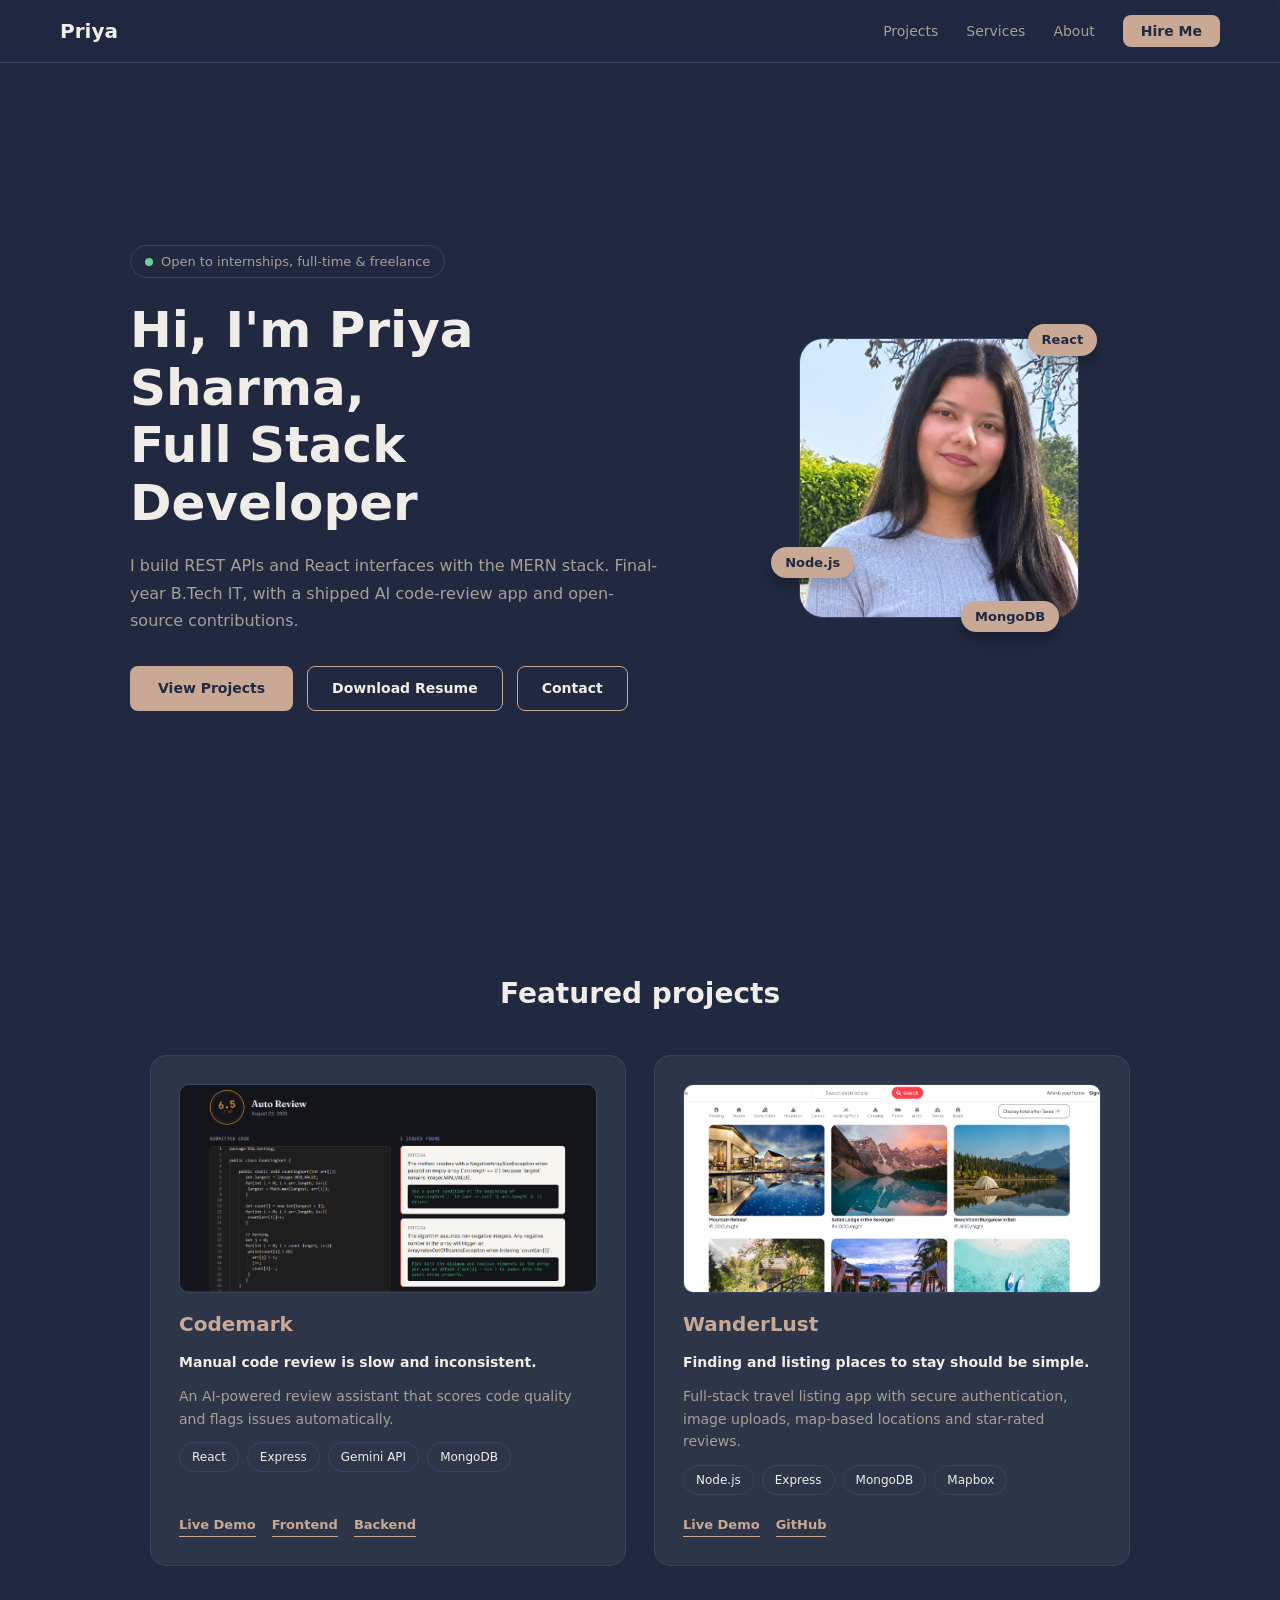
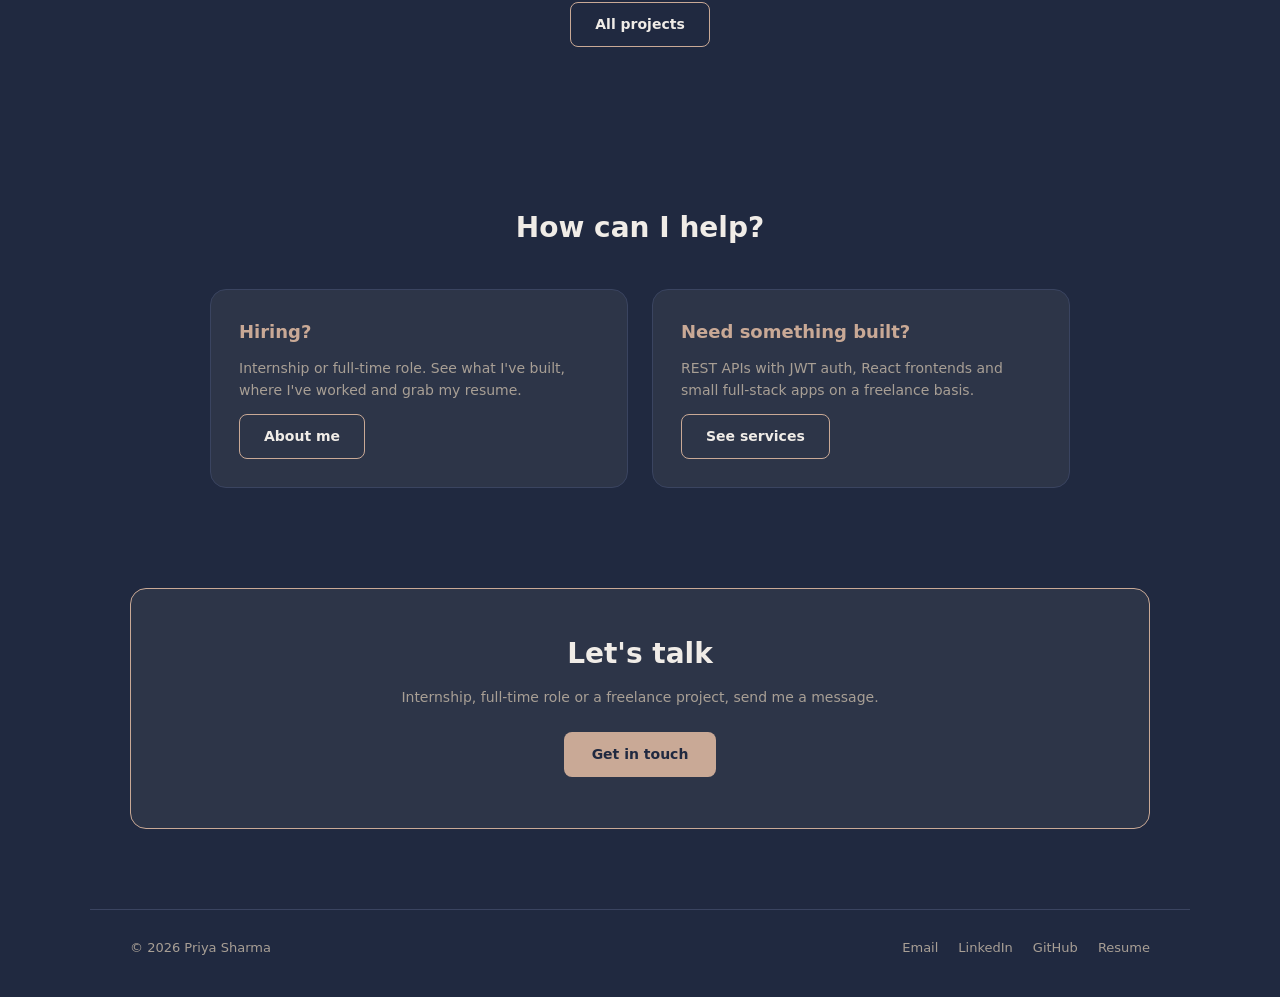
==== commit 92c75262: "improve portfolio" ====
--- a/index.html
+++ b/index.html
@@ -3,20 +3,20 @@
   <head>
     <meta charset="UTF-8" />
     <meta name="viewport" content="width=device-width, initial-scale=1.0" />
-    <meta name="description" content="Priya Sharma - Full Stack Developer (MERN). Open to internships and freelance work." />
+    <meta name="description" content="Priya Sharma - Full Stack Developer (MERN). Open to internships, full-time roles and freelance work." />
     <title>Priya Sharma | Full Stack Developer</title>
     <link rel="stylesheet" href="style.css" />
   </head>
   <body>
     <header class="navbar">
-      <a href="#hero" class="logo">Priya</a>
+      <a href="index.html" class="logo">Priya</a>
+      <button class="nav-toggle" type="button" aria-label="Toggle menu" aria-expanded="false">&#9776;</button>
       <nav>
         <ul class="nav-links">
-          <li><a href="#about">About</a></li>
-          <li><a href="#skills">Skills</a></li>
-          <li><a href="#projects">Projects</a></li>
-          <li><a href="#experience">Experience</a></li>
-          <li><a href="#contact" class="nav-cta">Hire Me</a></li>
+          <li><a href="projects.html">Projects</a></li>
+          <li><a href="services.html">Services</a></li>
+          <li><a href="about.html">About</a></li>
+          <li><a href="contact.html" class="nav-cta">Hire Me</a></li>
         </ul>
       </nav>
     </header>
@@ -24,16 +24,16 @@
     <main>
       <section id="hero" class="hero">
         <div class="hero-text">
-          <p class="status"><span class="dot"></span>Open to internships &amp; freelance</p>
+          <p class="status"><span class="dot"></span>Open to internships, full-time &amp; freelance</p>
           <h1>Hi, I'm Priya Sharma,<br />Full Stack Developer</h1>
           <p class="pitch">
             I build REST APIs and React interfaces with the MERN stack. Final-year B.Tech IT,
             with a shipped AI code-review app and open-source contributions.
           </p>
           <div class="hero-actions">
-            <a href="#projects" class="btn-3d">View Projects</a>
+            <a href="projects.html" class="btn-3d">View Projects</a>
             <a href="resume.pdf" class="btn-ghost" download>Download Resume</a>
-            <a href="#contact" class="btn-ghost">Contact</a>
+            <a href="contact.html" class="btn-ghost">Contact</a>
           </div>
         </div>
         <div class="hero-visual">
@@ -44,50 +44,15 @@
         </div>
       </section>
 
-        <section id="about" class="about">
-          <h2>About</h2>
-          <p>
-            I'm a final-year B.Tech IT student who likes building things end to end, from REST APIs in
-            Express to interfaces in React. My core stack is MERN, backed by internship experience at
-            Acmegrade and IBM SkillsBuild.
-          </p>
-          <p>
-            I built and deployed Codemark, an AI-powered code review assistant, and WanderLust, a
-            full-stack travel listing app with authentication, image uploads, and map-based locations.
-            I also contribute to open source through GSSoC. I care about clean, working code.
-          </p>
-        </section>
-
-      <section id="skills" class="skills">
-        <h2>Skills</h2>
-        <div class="skill-groups">
-          <div class="skill-group">
-            <h3>Frontend</h3>
-            <div class="tags"><span>React</span><span>JavaScript</span><span>HTML</span><span>CSS</span></div>
-          </div>
-          <div class="skill-group">
-            <h3>Backend</h3>
-            <div class="tags"><span>Node.js</span><span>Express</span><span>REST APIs</span><span>Java</span><span>Spring Boot (Basic)</span><span>Hibernate (Basic)</span></div>
-          </div>
-          <div class="skill-group">
-            <h3>Database</h3>
-            <div class="tags"><span>MongoDB</span><span>MySQL</span></div>
-          </div>
-          <div class="skill-group">
-            <h3>Tools</h3>
-            <div class="tags"><span>Git</span><span>GitHub</span><span>Vercel</span><span>Render</span></div>
-          </div>
-        </div>
-      </section>
-
-      <section id="projects" class="projects">
-        <h2>Projects</h2>
+      <section class="featured">
+        <h2>Featured projects</h2>
         <div class="project-grid">
           <article class="project-card">
+            <img src="images/codemark.png" alt="Codemark review page showing a 6.5 out of 10 score and two critical issues with suggested fixes" loading="lazy" />
             <h3>Codemark</h3>
             <p class="problem">Manual code review is slow and inconsistent.</p>
             <p>An AI-powered review assistant that scores code quality and flags issues automatically.</p>
-            <div class="tags"><span>React</span><span>Express</span><span>LLM API</span><span>MongoDB</span></div>
+            <div class="tags"><span>React</span><span>Express</span><span>Gemini API</span><span>MongoDB</span></div>
             <div class="project-links">
               <a href="https://codemark-frontend-mu.vercel.app" target="_blank" rel="noopener" class="project-link">Live Demo</a>
               <a href="https://github.com/priya-12340/codemark-frontend" target="_blank" rel="noopener" class="project-link">Frontend</a>
@@ -96,59 +61,55 @@
           </article>
 
           <article class="project-card">
+            <img src="images/wanderlust.png" alt="WanderLust listings page with category filters and travel stay cards" loading="lazy" />
             <h3>WanderLust</h3>
             <p class="problem">Finding and listing places to stay should be simple.</p>
-            <p>Full-stack travel listing app with secure authentication, owner-only listing management, image uploads, map-based locations, search with category filters, and star-rated reviews.</p>
-            <div class="tags"><span>Nodejs</span><span>Express</span><span>MongoDB</span><span>Mapbox</span></div>
+            <p>Full-stack travel listing app with secure authentication, image uploads, map-based locations and star-rated reviews.</p>
+            <div class="tags"><span>Node.js</span><span>Express</span><span>MongoDB</span><span>Mapbox</span></div>
             <div class="project-links">
               <a href="https://wanderlust-hx8z.onrender.com" target="_blank" rel="noopener" class="project-link">Live Demo</a>
               <a href="https://github.com/priya-12340/WanderLust" target="_blank" rel="noopener" class="project-link">GitHub</a>
             </div>
           </article>
-
-          <article class="project-card">
-            <h3>Kavach</h3>
-            <p class="problem">Women need a fast way to ask for help in an emergency.</p>
-            <p>Full-stack women's safety app. Recognised at a university-level tech showcase.</p>
-            <div class="tags"><span>React</span><span>Spring Boot</span><span>MySQL</span></div>
-            <div class="project-links">
-             <a href="https://github.com/priya-12340/Kavach" target="_blank" rel="noopener" class="project-link">Frontend</a>
-              <a href="https://github.com/priya-12340/kavach-backend" target="_blank" rel="noopener" class="project-link">Backend</a>
-            </div>
-          </article>
         </div>
+        <p class="section-link"><a href="projects.html" class="btn-ghost">All projects</a></p>
       </section>
 
-      <section id="experience" class="experience">
-        <h2>Experience</h2>
-        <div class="timeline">
-          <div class="timeline-item">
-            <h3>IBM SkillsBuild</h3>
-            <p>Frontend Intern · Jun–Aug 2024</p>
+      <section class="paths">
+        <h2>How can I help?</h2>
+        <div class="path-grid">
+          <div class="path-card">
+            <h3>Hiring?</h3>
+            <p>Internship or full-time role. See what I've built, where I've worked and grab my resume.</p>
+            <a href="about.html" class="btn-ghost">About me</a>
           </div>
-          <div class="timeline-item">
-            <h3>Acmegrade</h3>
-            <p>Backend/Full-stack Training · Feb–Mar 2024</p>
-          </div>
-          <div class="timeline-item">
-            <h3>GSSoC 2026</h3>
-            <p>Open Source Contributor</p>
+          <div class="path-card">
+            <h3>Need something built?</h3>
+            <p>REST APIs with JWT auth, React frontends and small full-stack apps on a freelance basis.</p>
+            <a href="services.html" class="btn-ghost">See services</a>
           </div>
         </div>
       </section>
 
-      <section id="contact" class="contact">
-        <h2>Let's connect</h2>
-        <p>Open to internships, freelance work and interesting conversations.</p>
-        <div class="contact-links">
-          <a href="mailto:priyasharma40819@gmail.com" class="btn-3d">Email Me</a>
-          <a href="https://www.linkedin.com/in/priya-sharma-4a7088303/" target="_blank" rel="noopener" class="contact-link">LinkedIn</a>
-          <a href="https://github.com/priya-12340" target="_blank" rel="noopener" class="contact-link">GitHub</a>
-          <a href="resume.pdf" class="contact-link" download>Resume</a>
+      <section class="cta">
+        <div class="cta-box">
+          <h2>Let's talk</h2>
+          <p>Internship, full-time role or a freelance project, send me a message.</p>
+          <a href="contact.html" class="btn-3d">Get in touch</a>
         </div>
       </section>
     </main>
 
+    <footer class="footer">
+      <p>&copy; 2026 Priya Sharma</p>
+      <div class="footer-links">
+        <a href="mailto:priyasharma40819@gmail.com">Email</a>
+        <a href="https://www.linkedin.com/in/priya-sharma-4a7088303/" target="_blank" rel="noopener">LinkedIn</a>
+        <a href="https://github.com/priya-12340" target="_blank" rel="noopener">GitHub</a>
+        <a href="resume.pdf" download>Resume</a>
+      </div>
+    </footer>
+
     <script src="script.js"></script>
   </body>
-</html>+</html>
--- a/style.css
+++ b/style.css
@@ -26,7 +26,10 @@
 }
 
 a:focus-visible,
-button:focus-visible {
+button:focus-visible,
+input:focus-visible,
+select:focus-visible,
+textarea:focus-visible {
   outline: 2px solid var(--accent);
   outline-offset: 3px;
 }
@@ -58,7 +61,7 @@
   justify-content: space-between;
   align-items: center;
   padding: 16px 60px;
-  background: rgba(32, 41, 64, 0.88);
+  background: rgba(32, 41, 64, 0.92);
   backdrop-filter: blur(8px);
   border-bottom: 1px solid var(--border);
 }
@@ -84,7 +87,8 @@
   transition: color 0.3s ease;
 }
 
-.nav-links a:hover {
+.nav-links a:hover,
+.nav-links a[aria-current="page"] {
   color: var(--accent);
 }
 
@@ -96,9 +100,22 @@
   border-radius: 8px;
 }
 
-.nav-links .nav-cta:hover {
+.nav-links .nav-cta:hover,
+.nav-links .nav-cta[aria-current="page"] {
   color: var(--bg-dark);
   opacity: 0.85;
+}
+
+.nav-toggle {
+  display: none;
+  background: none;
+  border: 1px solid var(--border);
+  color: var(--text-light);
+  font-size: 18px;
+  line-height: 1;
+  border-radius: 8px;
+  padding: 6px 12px;
+  cursor: pointer;
 }
 
 main {
@@ -109,6 +126,26 @@
 section h2 {
   font-size: 28px;
   margin-bottom: 40px;
+}
+
+/* page header (inner pages) */
+.page-header {
+  max-width: 760px;
+  margin: 0 auto;
+  padding: 80px 40px 0;
+  text-align: center;
+}
+
+.page-header h1 {
+  font-size: clamp(30px, 4.5vw, 42px);
+  font-weight: 600;
+  margin-bottom: 14px;
+}
+
+.page-header p {
+  color: var(--text-muted);
+  font-size: 16px;
+  line-height: 1.7;
 }
 
 /* hero */
@@ -176,10 +213,13 @@
   background: var(--accent);
   color: var(--bg-dark);
   text-decoration: none;
+  font-family: inherit;
   font-weight: 600;
   font-size: 14px;
   padding: 12px 28px;
+  border: none;
   border-radius: 8px;
+  cursor: pointer;
   transition: transform 0.3s ease, box-shadow 0.3s ease;
 }
 
@@ -267,11 +307,20 @@
 .about,
 .skills,
 .projects,
+.featured,
+.paths,
 .experience,
-.contact {
+.contact,
+.services,
+.process,
+.cta {
   max-width: 1100px;
   margin: 0 auto;
   padding: 80px 40px;
+}
+
+.page-header + section {
+  padding-top: 56px;
 }
 
 /* about */
@@ -287,6 +336,34 @@
   margin-bottom: 16px;
 }
 
+.highlights {
+  list-style: none;
+  max-width: 600px;
+  margin: 28px auto 0;
+  display: flex;
+  flex-direction: column;
+  gap: 12px;
+  text-align: left;
+}
+
+.highlights li {
+  background: var(--bg-card);
+  border: 1px solid var(--border);
+  border-left: 3px solid var(--accent);
+  border-radius: 8px;
+  padding: 14px 20px;
+  font-size: 14px;
+  color: var(--text-light);
+}
+
+.about-actions {
+  margin-top: 32px;
+  display: flex;
+  flex-wrap: wrap;
+  justify-content: center;
+  gap: 14px;
+}
+
 /* skills */
 .skills { text-align: center; }
 
@@ -325,12 +402,15 @@
 }
 
 /* projects */
-.projects { text-align: center; }
+.projects,
+.featured { text-align: center; }
 
 .project-grid {
   display: grid;
-  grid-template-columns: repeat(auto-fit, minmax(290px, 1fr));
+  grid-template-columns: repeat(auto-fit, minmax(min(340px, 100%), 1fr));
   gap: 28px;
+  max-width: 980px;
+  margin: 0 auto;
 }
 
 .project-card {
@@ -348,6 +428,16 @@
 .project-card:hover {
   transform: translateY(-6px);
   border-color: var(--accent);
+}
+
+.project-card img {
+  width: 100%;
+  aspect-ratio: 2 / 1;
+  object-fit: cover;
+  object-position: top center;
+  border-radius: 10px;
+  border: 1px solid var(--border);
+  margin-bottom: 4px;
 }
 
 .project-card h3 {
@@ -386,6 +476,48 @@
 
 .project-link:hover { opacity: 0.7; }
 
+.section-link {
+  margin-top: 36px;
+}
+
+/* paths (home: hiring vs freelance) */
+.paths { text-align: center; }
+
+.path-grid {
+  display: grid;
+  grid-template-columns: repeat(auto-fit, minmax(min(300px, 100%), 1fr));
+  gap: 24px;
+  max-width: 860px;
+  margin: 0 auto;
+}
+
+.path-card {
+  background: var(--bg-card);
+  border: 1px solid var(--border);
+  border-radius: 16px;
+  padding: 28px;
+  text-align: left;
+  display: flex;
+  flex-direction: column;
+  gap: 12px;
+}
+
+.path-card h3 {
+  font-size: 18px;
+  color: var(--accent);
+}
+
+.path-card p {
+  font-size: 14px;
+  color: var(--text-muted);
+  line-height: 1.6;
+}
+
+.path-card .btn-ghost {
+  align-self: flex-start;
+  margin-top: auto;
+}
+
 /* experience */
 .experience { text-align: center; }
 
@@ -416,10 +548,84 @@
   color: var(--text-muted);
 }
 
+/* services */
+.services,
+.process { text-align: center; }
+
+.service-grid {
+  display: grid;
+  grid-template-columns: repeat(auto-fit, minmax(min(240px, 100%), 1fr));
+  gap: 20px;
+}
+
+.service-card {
+  background: var(--bg-card);
+  border: 1px solid var(--border);
+  border-radius: 16px;
+  padding: 24px;
+  text-align: left;
+  display: flex;
+  flex-direction: column;
+  gap: 10px;
+}
+
+.service-card h3 {
+  font-size: 17px;
+  color: var(--accent);
+}
+
+.service-card p {
+  font-size: 14px;
+  color: var(--text-muted);
+  line-height: 1.6;
+}
+
+.step-num {
+  display: inline-flex;
+  align-items: center;
+  justify-content: center;
+  width: 30px;
+  height: 30px;
+  border-radius: 50%;
+  background: var(--accent);
+  color: var(--bg-dark);
+  font-weight: 700;
+  font-size: 14px;
+}
+
+.services-actions {
+  margin-top: 36px;
+  display: flex;
+  flex-wrap: wrap;
+  justify-content: center;
+  gap: 14px;
+}
+
+/* cta band */
+.cta { padding-top: 20px; }
+
+.cta-box {
+  background: var(--bg-card);
+  border: 1px solid var(--accent);
+  border-radius: 16px;
+  padding: 44px 28px;
+  text-align: center;
+}
+
+.cta-box h2 {
+  margin-bottom: 12px;
+}
+
+.cta-box p {
+  color: var(--text-muted);
+  font-size: 14px;
+  margin-bottom: 24px;
+}
+
 /* contact */
 .contact {
   text-align: center;
-  padding-bottom: 120px;
+  padding-bottom: 100px;
 }
 
 .contact h2 { margin-bottom: 12px; }
@@ -428,6 +634,62 @@
   color: var(--text-muted);
   font-size: 14px;
   margin-bottom: 30px;
+}
+
+.contact-form {
+  max-width: 560px;
+  margin: 0 auto 48px;
+  text-align: left;
+  display: flex;
+  flex-direction: column;
+  gap: 18px;
+}
+
+.contact-form label {
+  display: flex;
+  flex-direction: column;
+  gap: 8px;
+  font-size: 13px;
+  font-weight: 600;
+  color: var(--text-light);
+}
+
+.contact-form input,
+.contact-form select,
+.contact-form textarea {
+  font-family: inherit;
+  font-size: 14px;
+  color: var(--text-light);
+  background: var(--bg-card);
+  border: 1px solid var(--border);
+  border-radius: 8px;
+  padding: 12px 14px;
+}
+
+.contact-form textarea {
+  min-height: 140px;
+  resize: vertical;
+}
+
+.contact-form input:focus,
+.contact-form select:focus,
+.contact-form textarea:focus {
+  border-color: var(--accent);
+}
+
+.contact-form .btn-3d {
+  align-self: flex-start;
+}
+
+.form-note {
+  font-size: 12px !important;
+  color: var(--text-muted);
+  margin: 0 !important;
+}
+
+.hp-field {
+  position: absolute;
+  left: -9999px;
 }
 
 .contact-links {
@@ -447,11 +709,97 @@
 
 .contact-link:hover { color: var(--accent); }
 
+/* 404 */
+.not-found {
+  max-width: 600px;
+  margin: 0 auto;
+  min-height: 60vh;
+  padding: 100px 40px;
+  text-align: center;
+  display: flex;
+  flex-direction: column;
+  align-items: center;
+  justify-content: center;
+  gap: 16px;
+}
+
+.not-found h1 {
+  font-size: 64px;
+  color: var(--accent);
+}
+
+.not-found p {
+  color: var(--text-muted);
+  margin-bottom: 12px;
+}
+
+/* footer */
+.footer {
+  position: relative;
+  z-index: 1;
+  max-width: 1100px;
+  margin: 0 auto;
+  padding: 28px 40px 40px;
+  border-top: 1px solid var(--border);
+  display: flex;
+  flex-wrap: wrap;
+  justify-content: space-between;
+  align-items: center;
+  gap: 14px;
+  font-size: 13px;
+  color: var(--text-muted);
+}
+
+.footer-links {
+  display: flex;
+  flex-wrap: wrap;
+  gap: 20px;
+}
+
+.footer-links a {
+  color: var(--text-muted);
+  text-decoration: none;
+  transition: color 0.3s ease;
+}
+
+.footer-links a:hover { color: var(--accent); }
+
 /* mobile */
 @media (max-width: 800px) {
   .navbar { padding: 14px 20px; }
-  .nav-links { gap: 14px; }
-  .nav-links li:nth-child(n+2):nth-child(-n+4) { display: none; }
+
+  .nav-toggle { display: block; }
+
+  .navbar nav {
+    display: none;
+    position: absolute;
+    top: 100%;
+    left: 0;
+    right: 0;
+    background: var(--bg-dark);
+    border-bottom: 1px solid var(--border);
+  }
+
+  .navbar nav.open { display: block; }
+
+  .nav-links {
+    flex-direction: column;
+    align-items: stretch;
+    gap: 0;
+    padding: 8px 20px 18px;
+  }
+
+  .nav-links a {
+    display: block;
+    padding: 12px 0;
+    font-size: 15px;
+  }
+
+  .nav-links .nav-cta {
+    text-align: center;
+    margin-top: 8px;
+    padding: 12px 18px;
+  }
 
   .hero {
     grid-template-columns: 1fr;
@@ -463,7 +811,14 @@
   .hero-visual { order: -1; width: 200px; height: 200px; }
   .avatar { font-size: 52px; }
 
-  .about, .skills, .projects, .experience, .contact { padding: 60px 20px; }
+  .page-header { padding: 56px 20px 0; }
+  .page-header + section { padding-top: 40px; }
+
+  .about, .skills, .projects, .featured, .paths, .experience,
+  .contact, .services, .process, .cta { padding: 60px 20px; }
+  .cta { padding-top: 10px; }
+
+  .footer { padding: 24px 20px 32px; justify-content: center; text-align: center; }
 }
 
 @media (prefers-reduced-motion: reduce) {
@@ -473,4 +828,4 @@
     scroll-behavior: auto !important;
   }
   .particle { display: none; }
-}+}
